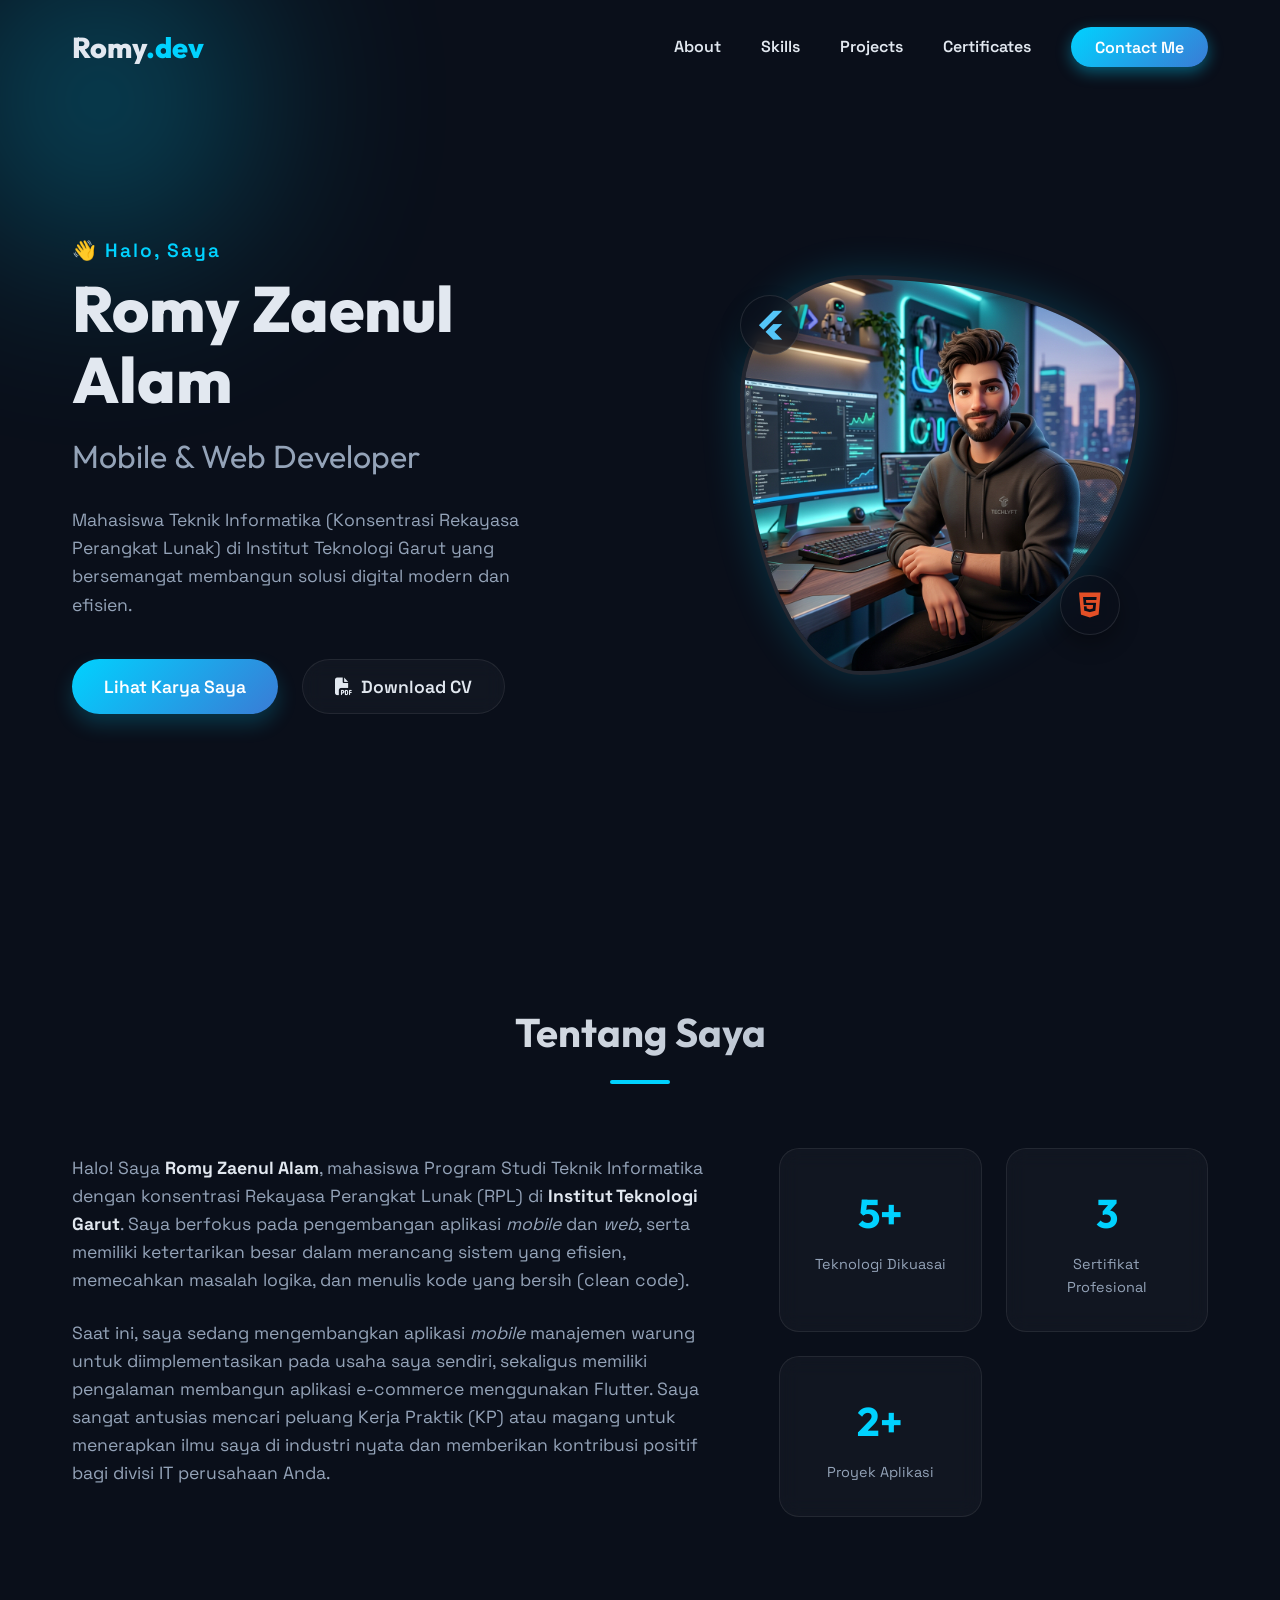
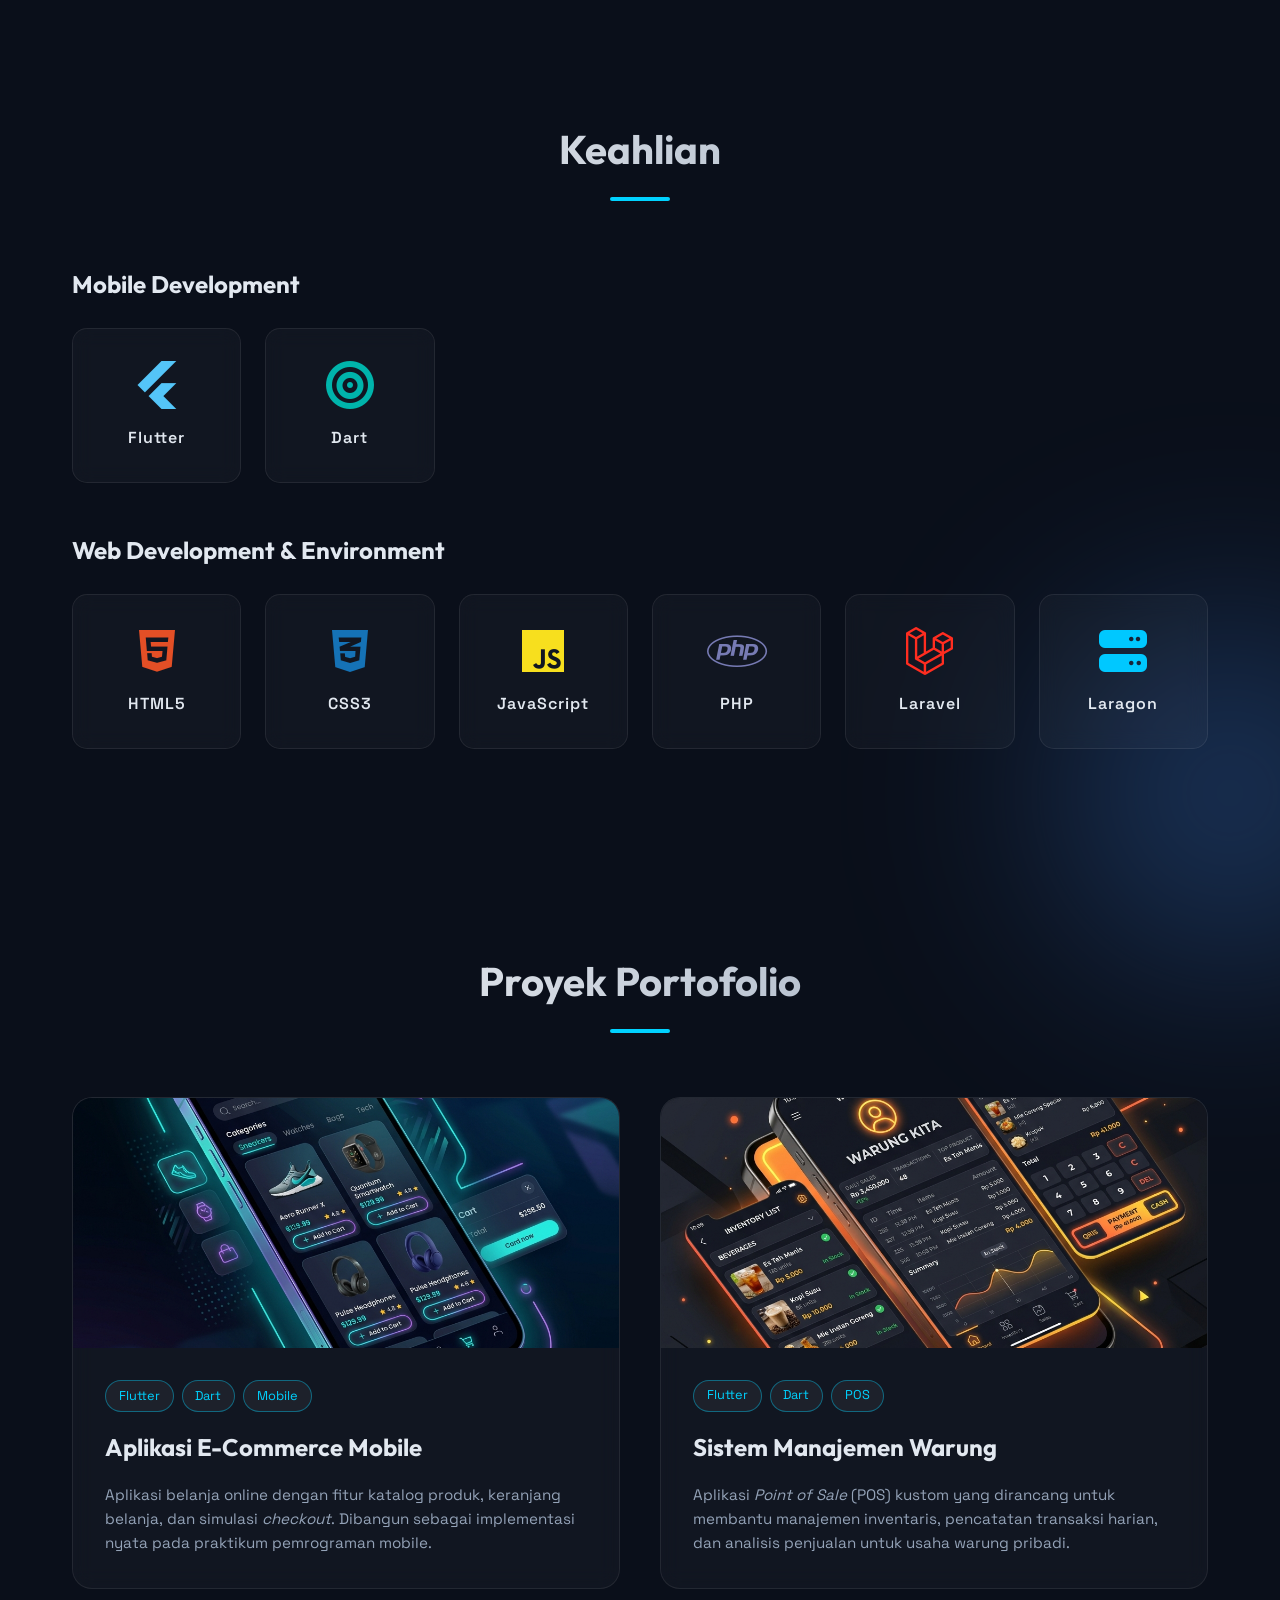
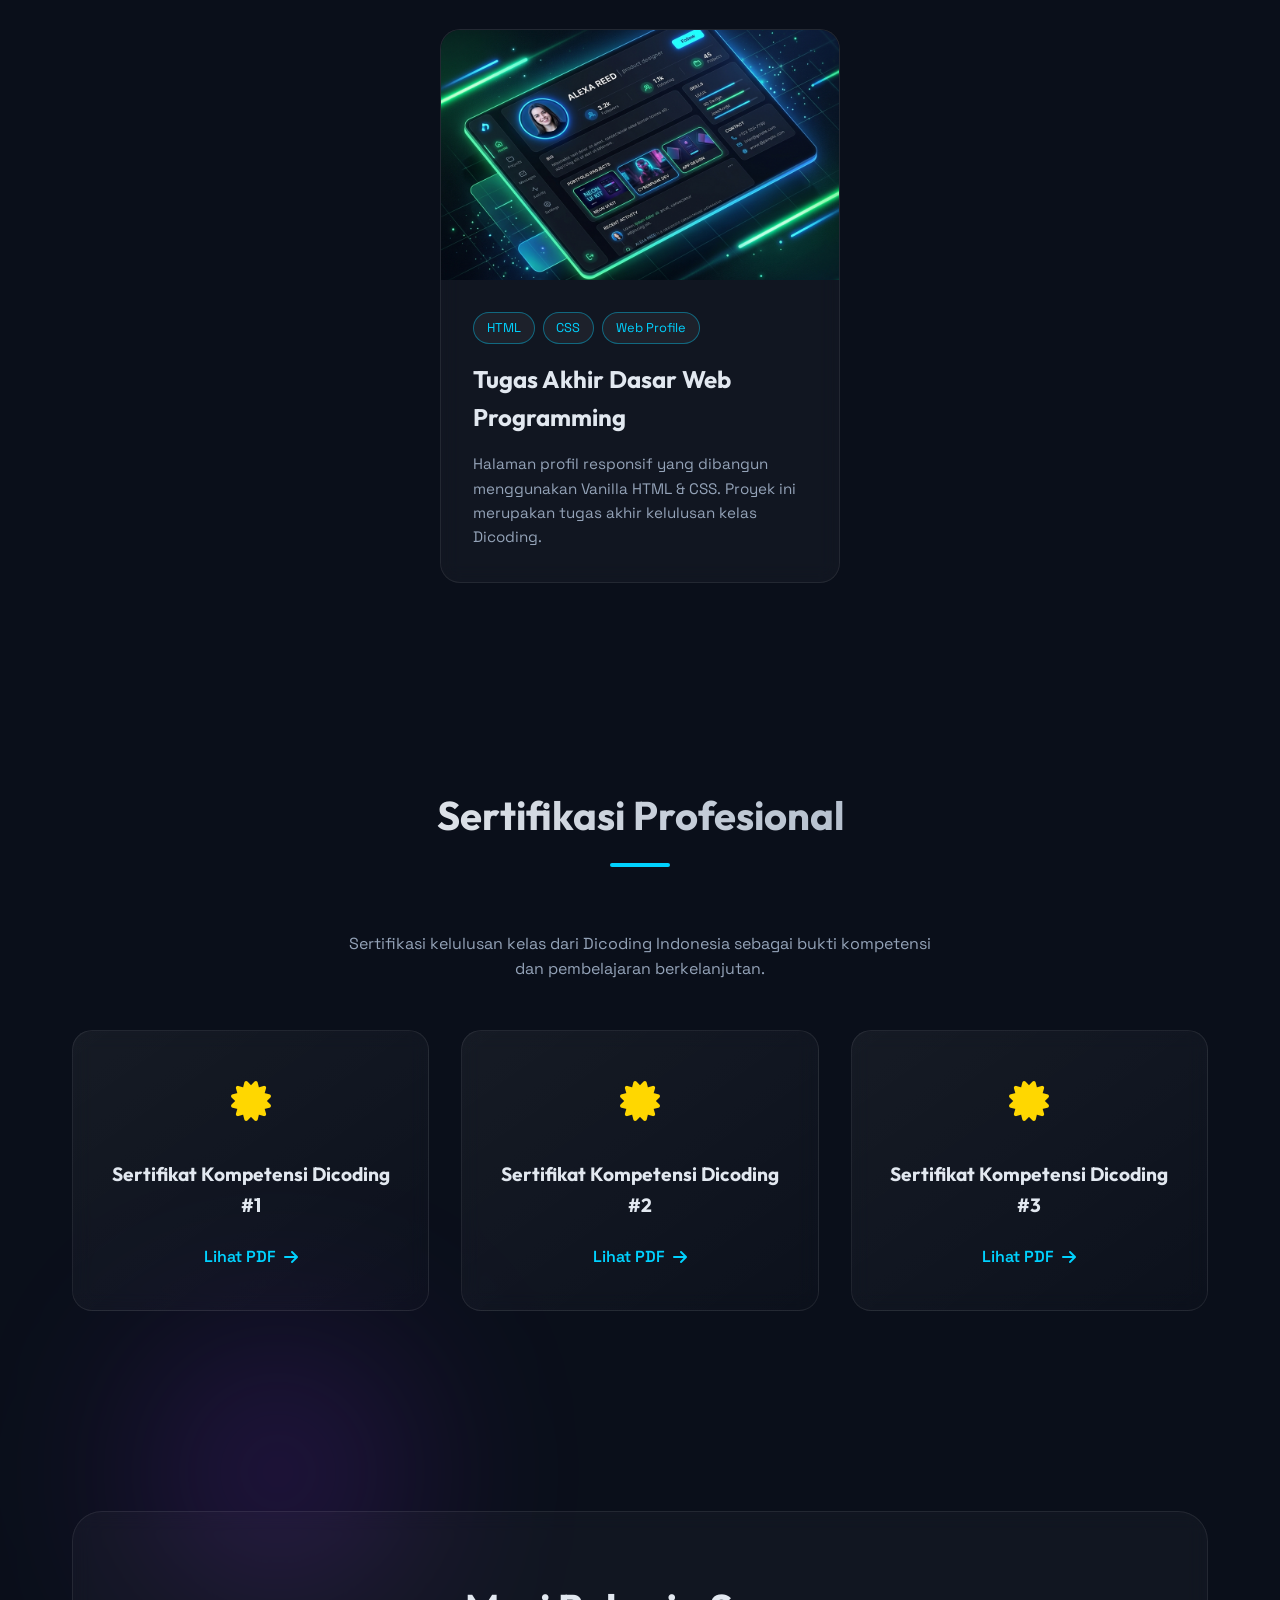
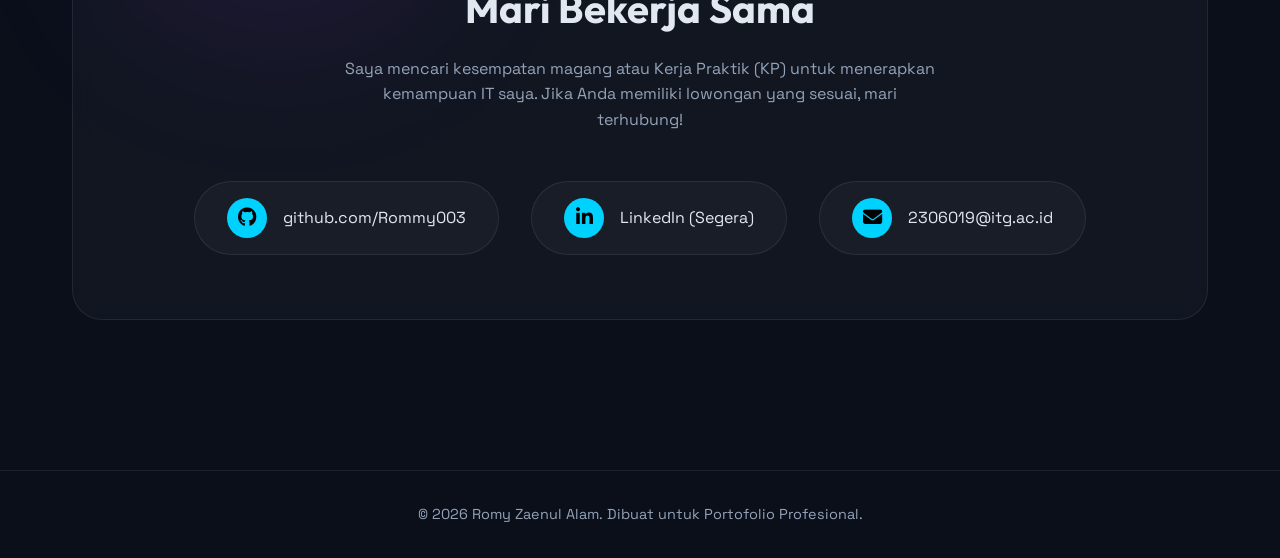
==== index.html @ 8d4b805b "Initial portfolio commit" ====
<!DOCTYPE html>
<html lang="id">
<head>
    <meta charset="UTF-8">
    <meta name="viewport" content="width=device-width, initial-scale=1.0">
    <title>Romy Zaenul Alam | Portfolio</title>
    <meta name="description" content="Portfolio of Romy Zaenul Alam, a Software Engineering student focused on Mobile & Web Development.">
    <!-- Google Fonts -->
    <link rel="preconnect" href="https://fonts.googleapis.com">
    <link rel="preconnect" href="https://fonts.gstatic.com" crossorigin>
    <link href="https://fonts.googleapis.com/css2?family=Outfit:wght@300;400;600;800&family=Space+Grotesk:wght@400;600;700&display=swap" rel="stylesheet">
    <!-- Font Awesome -->
    <link rel="stylesheet" href="https://cdnjs.cloudflare.com/ajax/libs/font-awesome/6.4.0/css/all.min.css">
    <!-- Custom CSS -->
    <link rel="stylesheet" href="style.css">
</head>
<body>
    <!-- Background Elements -->
    <div class="bg-shape shape-1"></div>
    <div class="bg-shape shape-2"></div>
    <div class="bg-shape shape-3"></div>

    <!-- Navigation -->
    <nav class="navbar">
        <div class="nav-container">
            <a href="#" class="logo">Romy<span>.dev</span></a>
            <ul class="nav-links">
                <li><a href="#about">About</a></li>
                <li><a href="#skills">Skills</a></li>
                <li><a href="#projects">Projects</a></li>
                <li><a href="#certificates">Certificates</a></li>
                <li><a href="#contact" class="btn-contact">Contact Me</a></li>
            </ul>
            <div class="hamburger">
                <i class="fas fa-bars"></i>
            </div>
        </div>
    </nav>

    <!-- Hero Section -->
    <section id="hero" class="hero-section">
        <div class="hero-container">
            <div class="hero-content" data-reveal="left">
                <p class="greeting">👋 Halo, Saya</p>
                <h1 class="name">Romy Zaenul Alam</h1>
                <h2 class="title">Mobile & Web Developer</h2>
                <p class="subtitle">Mahasiswa Teknik Informatika (Konsentrasi Rekayasa Perangkat Lunak) di Institut Teknologi Garut yang bersemangat membangun solusi digital modern dan efisien.</p>
                <div class="hero-cta">
                    <a href="#projects" class="btn primary-btn">Lihat Karya Saya</a>
                    <a href="CV_Romy_Zaenul_Alam.pdf" target="_blank" class="btn secondary-btn"><i class="fas fa-file-pdf"></i> Download CV</a>
                </div>
            </div>
            <div class="hero-image" data-reveal="right">
                <div class="img-wrapper">
                    <img src="assets/images/profile_avatar_1785125736747.png" alt="Romy Zaenul Alam Avatar">
                    <div class="floating-badge badge-1"><i class="fab fa-flutter"></i></div>
                    <div class="floating-badge badge-2"><i class="fab fa-html5"></i></div>
                </div>
            </div>
        </div>
    </section>

    <!-- About Section -->
    <section id="about" class="about-section">
        <div class="section-header" data-reveal="bottom">
            <h2>Tentang Saya</h2>
            <div class="line"></div>
        </div>
        <div class="about-container">
            <div class="about-text" data-reveal="bottom">
                <p>Halo! Saya <strong>Romy Zaenul Alam</strong>, mahasiswa Program Studi Teknik Informatika dengan konsentrasi Rekayasa Perangkat Lunak (RPL) di <strong>Institut Teknologi Garut</strong>. Saya berfokus pada pengembangan aplikasi <em>mobile</em> dan <em>web</em>, serta memiliki ketertarikan besar dalam merancang sistem yang efisien, memecahkan masalah logika, dan menulis kode yang bersih (clean code).</p>
                <p>Saat ini, saya sedang mengembangkan aplikasi <em>mobile</em> manajemen warung untuk diimplementasikan pada usaha saya sendiri, sekaligus memiliki pengalaman membangun aplikasi e-commerce menggunakan Flutter. Saya sangat antusias mencari peluang Kerja Praktik (KP) atau magang untuk menerapkan ilmu saya di industri nyata dan memberikan kontribusi positif bagi divisi IT perusahaan Anda.</p>
            </div>
            <div class="about-stats" data-reveal="bottom">
                <div class="stat-box">
                    <h3>5+</h3>
                    <p>Teknologi Dikuasai</p>
                </div>
                <div class="stat-box">
                    <h3>3</h3>
                    <p>Sertifikat Profesional</p>
                </div>
                <div class="stat-box">
                    <h3>2+</h3>
                    <p>Proyek Aplikasi</p>
                </div>
            </div>
        </div>
    </section>

    <!-- Skills Section -->
    <section id="skills" class="skills-section">
        <div class="section-header" data-reveal="bottom">
            <h2>Keahlian</h2>
            <div class="line"></div>
        </div>
        <div class="skills-container">
            <div class="skill-category" data-reveal="bottom">
                <h3>Mobile Development</h3>
                <div class="skill-grid">
                    <div class="skill-card">
                        <i class="fab fa-flutter" style="color: #54C5F8;"></i>
                        <span>Flutter</span>
                    </div>
                    <div class="skill-card">
                        <i class="fas fa-bullseye" style="color: #00B4AB;"></i> <!-- Using target for Dart -->
                        <span>Dart</span>
                    </div>
                </div>
            </div>
            <div class="skill-category" data-reveal="bottom" style="transition-delay: 0.2s;">
                <h3>Web Development & Environment</h3>
                <div class="skill-grid">
                    <div class="skill-card">
                        <i class="fab fa-html5" style="color: #E34F26;"></i>
                        <span>HTML5</span>
                    </div>
                    <div class="skill-card">
                        <i class="fab fa-css3-alt" style="color: #1572B6;"></i>
                        <span>CSS3</span>
                    </div>
                    <div class="skill-card">
                        <i class="fab fa-js" style="color: #F7DF1E;"></i>
                        <span>JavaScript</span>
                    </div>
                    <div class="skill-card">
                        <i class="fab fa-php" style="color: #777BB4;"></i>
                        <span>PHP</span>
                    </div>
                    <div class="skill-card">
                        <i class="fab fa-laravel" style="color: #FF2D20;"></i>
                        <span>Laravel</span>
                    </div>
                    <div class="skill-card">
                        <i class="fas fa-server" style="color: #00C8FF;"></i>
                        <span>Laragon</span>
                    </div>
                </div>
            </div>
        </div>
    </section>

    <!-- Projects Section -->
    <section id="projects" class="projects-section">
        <div class="section-header" data-reveal="bottom">
            <h2>Proyek Portofolio</h2>
            <div class="line"></div>
        </div>
        <div class="projects-grid">
            <!-- Project 1 -->
            <div class="project-card" data-reveal="bottom">
                <div class="project-image">
                    <img src="assets/images/ecommerce_app_1785125765086.png" alt="Aplikasi E-Commerce">
                    <div class="project-overlay">
                        <a href="https://github.com/Rommy003/uas_2306019" target="_blank" class="project-link"><i class="fab fa-github"></i> Source Code</a>
                    </div>
                </div>
                <div class="project-info">
                    <div class="project-tags">
                        <span class="tag">Flutter</span>
                        <span class="tag">Dart</span>
                        <span class="tag">Mobile</span>
                    </div>
                    <h3>Aplikasi E-Commerce Mobile</h3>
                    <p>Aplikasi belanja online dengan fitur katalog produk, keranjang belanja, dan simulasi <em>checkout</em>. Dibangun sebagai implementasi nyata pada praktikum pemrograman mobile.</p>
                </div>
            </div>

            <!-- Project 2 -->
            <div class="project-card" data-reveal="bottom" style="transition-delay: 0.2s;">
                <div class="project-image">
                    <img src="assets/images/warung_app_1785125787563.png" alt="Aplikasi Warung">
                    <div class="project-overlay">
                        <span class="project-status">Sedang Berjalan</span>
                    </div>
                </div>
                <div class="project-info">
                    <div class="project-tags">
                        <span class="tag">Flutter</span>
                        <span class="tag">Dart</span>
                        <span class="tag">POS</span>
                    </div>
                    <h3>Sistem Manajemen Warung</h3>
                    <p>Aplikasi <em>Point of Sale</em> (POS) kustom yang dirancang untuk membantu manajemen inventaris, pencatatan transaksi harian, dan analisis penjualan untuk usaha warung pribadi.</p>
                </div>
            </div>
        </div>
        <div class="projects-grid" style="margin-top: 2.5rem;">
            <!-- Project 3 -->
            <div class="project-card" data-reveal="bottom" style="transition-delay: 0.4s; max-width: 400px; margin: 0 auto; grid-column: 1 / -1;">
                <div class="project-image">
                    <img src="assets/images/web_project_mockup.png" alt="Proyek Web Dasar">
                    <div class="project-overlay">
                        <a href="../tugas-akhir-dicoding/index.html" target="_blank" class="project-link"><i class="fas fa-external-link-alt"></i> Lihat Web</a>
                    </div>
                </div>
                <div class="project-info">
                    <div class="project-tags">
                        <span class="tag">HTML</span>
                        <span class="tag">CSS</span>
                        <span class="tag">Web Profile</span>
                    </div>
                    <h3>Tugas Akhir Dasar Web Programming</h3>
                    <p>Halaman profil responsif yang dibangun menggunakan Vanilla HTML & CSS. Proyek ini merupakan tugas akhir kelulusan kelas Dicoding.</p>
                </div>
            </div>
        </div>
    </section>

    <!-- Certificates Section -->
    <section id="certificates" class="certificates-section">
        <div class="section-header" data-reveal="bottom">
            <h2>Sertifikasi Profesional</h2>
            <div class="line"></div>
        </div>
        <p class="cert-desc" data-reveal="bottom">Sertifikasi kelulusan kelas dari Dicoding Indonesia sebagai bukti kompetensi dan pembelajaran berkelanjutan.</p>
        <div class="cert-grid">
            <div class="cert-card" data-reveal="bottom">
                <div class="cert-icon"><i class="fas fa-certificate"></i></div>
                <h3>Sertifikat Kompetensi Dicoding #1</h3>
                <a href="../sertifikat_course_123_5127269_040226213321.pdf" target="_blank" class="view-cert">Lihat PDF <i class="fas fa-arrow-right"></i></a>
            </div>
            <div class="cert-card" data-reveal="bottom" style="transition-delay: 0.1s;">
                <div class="cert-icon"><i class="fas fa-certificate"></i></div>
                <h3>Sertifikat Kompetensi Dicoding #2</h3>
                <a href="../sertifikat_course_256_5127269_120226213925.pdf" target="_blank" class="view-cert">Lihat PDF <i class="fas fa-arrow-right"></i></a>
            </div>
            <div class="cert-card" data-reveal="bottom" style="transition-delay: 0.2s;">
                <div class="cert-icon"><i class="fas fa-certificate"></i></div>
                <h3>Sertifikat Kompetensi Dicoding #3</h3>
                <a href="../sertifikat_course_653_5127269_241125195050.pdf" target="_blank" class="view-cert">Lihat PDF <i class="fas fa-arrow-right"></i></a>
            </div>
        </div>
    </section>

    <!-- Contact Section -->
    <section id="contact" class="contact-section">
        <div class="contact-container" data-reveal="bottom">
            <h2>Mari Bekerja Sama</h2>
            <p>Saya mencari kesempatan magang atau Kerja Praktik (KP) untuk menerapkan kemampuan IT saya. Jika Anda memiliki lowongan yang sesuai, mari terhubung!</p>
            
            <div class="contact-links">
                <a href="https://github.com/Rommy003" target="_blank" class="contact-item">
                    <div class="icon-box"><i class="fab fa-github"></i></div>
                    <span>github.com/Rommy003</span>
                </a>
                <a href="#" class="contact-item">
                    <div class="icon-box"><i class="fab fa-linkedin-in"></i></div>
                    <span>LinkedIn (Segera)</span>
                </a>
                <a href="mailto:2306019@itg.ac.id" class="contact-item">
                    <div class="icon-box"><i class="fas fa-envelope"></i></div>
                    <span>2306019@itg.ac.id</span>
                </a>
            </div>
        </div>
    </section>

    <!-- Footer -->
    <footer>
        <p>&copy; 2026 Romy Zaenul Alam. Dibuat untuk Portofolio Profesional.</p>
    </footer>

    <!-- Script -->
    <script src="script.js"></script>
</body>
</html>
---- style.css ----
/* Base Variables */
:root {
    --bg-color: #0A0F1A;
    --text-main: #E2E8F0;
    --text-muted: #94A3B8;
    --primary: #00D2FF;
    --primary-glow: rgba(0, 210, 255, 0.4);
    --secondary: #3A7BD5;
    --accent: #54C5F8; /* Flutter Blue */
    --card-bg: rgba(255, 255, 255, 0.03);
    --card-border: rgba(255, 255, 255, 0.08);
    --glass-bg: rgba(10, 15, 26, 0.7);
    --glass-border: rgba(255, 255, 255, 0.1);
}

/* Reset & Typography */
* {
    margin: 0;
    padding: 0;
    box-sizing: border-box;
    scroll-behavior: smooth;
}

body {
    font-family: 'Space Grotesk', sans-serif;
    background-color: var(--bg-color);
    color: var(--text-main);
    line-height: 1.6;
    overflow-x: hidden;
    position: relative;
}

h1, h2, h3, h4, .logo, .name {
    font-family: 'Outfit', sans-serif;
}

a {
    text-decoration: none;
    color: inherit;
}

ul {
    list-style: none;
}

/* Background Elements (Blobs) */
.bg-shape {
    position: absolute;
    border-radius: 50%;
    filter: blur(100px);
    z-index: -1;
    opacity: 0.5;
    animation: float 20s infinite alternate;
}

.shape-1 {
    width: 400px;
    height: 400px;
    background: radial-gradient(circle, var(--primary) 0%, transparent 70%);
    top: -100px;
    left: -100px;
}

.shape-2 {
    width: 500px;
    height: 500px;
    background: radial-gradient(circle, var(--secondary) 0%, transparent 70%);
    top: 40%;
    right: -200px;
    animation-delay: -5s;
}

.shape-3 {
    width: 300px;
    height: 300px;
    background: radial-gradient(circle, #8A2BE2 0%, transparent 70%);
    bottom: 10%;
    left: 10%;
    animation-delay: -10s;
}

@keyframes float {
    0% { transform: translate(0, 0) scale(1); }
    100% { transform: translate(50px, 50px) scale(1.1); }
}

/* Navbar (Glassmorphism) */
.navbar {
    position: fixed;
    top: 0;
    width: 100%;
    padding: 1.5rem 0;
    z-index: 1000;
    transition: 0.3s;
}

.navbar.scrolled {
    background: var(--glass-bg);
    backdrop-filter: blur(10px);
    -webkit-backdrop-filter: blur(10px);
    border-bottom: 1px solid var(--glass-border);
    padding: 1rem 0;
}

.nav-container {
    max-width: 1200px;
    margin: 0 auto;
    padding: 0 2rem;
    display: flex;
    justify-content: space-between;
    align-items: center;
}

.logo {
    font-size: 1.8rem;
    font-weight: 800;
    color: var(--text-main);
}

.logo span {
    color: var(--primary);
}

.nav-links {
    display: flex;
    gap: 2.5rem;
    align-items: center;
}

.nav-links a {
    font-weight: 600;
    font-size: 1rem;
    transition: 0.3s;
    position: relative;
}

.nav-links a:not(.btn-contact)::after {
    content: '';
    position: absolute;
    width: 0;
    height: 2px;
    bottom: -5px;
    left: 0;
    background: var(--primary);
    transition: 0.3s;
}

.nav-links a:hover:not(.btn-contact)::after {
    width: 100%;
}

.nav-links a:hover {
    color: var(--primary);
}

.btn-contact {
    background: linear-gradient(135deg, var(--primary), var(--secondary));
    padding: 0.6rem 1.5rem;
    border-radius: 50px;
    color: #fff !important;
    font-weight: 600;
    transition: 0.3s;
    box-shadow: 0 5px 15px var(--primary-glow);
}

.btn-contact:hover {
    transform: translateY(-2px);
    box-shadow: 0 8px 20px var(--primary-glow);
}

.hamburger {
    display: none;
    font-size: 1.5rem;
    cursor: pointer;
}

/* Sections Common */
section {
    padding: 100px 2rem;
    max-width: 1200px;
    margin: 0 auto;
}

.section-header {
    text-align: center;
    margin-bottom: 4rem;
}

.section-header h2 {
    font-size: 2.5rem;
    margin-bottom: 1rem;
    background: linear-gradient(to right, #fff, var(--text-muted));
    -webkit-background-clip: text;
    -webkit-text-fill-color: transparent;
}

.line {
    width: 60px;
    height: 4px;
    background: var(--primary);
    margin: 0 auto;
    border-radius: 2px;
}

/* Hero Section */
.hero-section {
    min-height: 100vh;
    display: flex;
    align-items: center;
    padding-top: 150px;
}

.hero-container {
    display: flex;
    align-items: center;
    justify-content: space-between;
    gap: 4rem;
    width: 100%;
}

.hero-content {
    flex: 1;
}

.greeting {
    font-size: 1.2rem;
    color: var(--primary);
    font-weight: 600;
    margin-bottom: 0.5rem;
    letter-spacing: 2px;
}

.name {
    font-size: 4rem;
    line-height: 1.1;
    margin-bottom: 1rem;
    font-weight: 800;
}

.title {
    font-size: 2rem;
    color: var(--text-muted);
    margin-bottom: 1.5rem;
    font-weight: 400;
}

.subtitle {
    font-size: 1.1rem;
    color: var(--text-muted);
    margin-bottom: 2.5rem;
    max-width: 500px;
}

.hero-cta {
    display: flex;
    gap: 1.5rem;
}

.btn {
    padding: 0.8rem 2rem;
    border-radius: 50px;
    font-weight: 600;
    font-size: 1.1rem;
    transition: all 0.3s ease;
    display: inline-flex;
    align-items: center;
    gap: 0.5rem;
}

.primary-btn {
    background: linear-gradient(135deg, var(--primary), var(--secondary));
    color: #fff;
    box-shadow: 0 10px 20px rgba(0, 210, 255, 0.2);
}

.primary-btn:hover {
    transform: translateY(-3px);
    box-shadow: 0 15px 25px rgba(0, 210, 255, 0.4);
}

.secondary-btn {
    background: var(--card-bg);
    border: 1px solid var(--card-border);
    color: var(--text-main);
    backdrop-filter: blur(10px);
}

.secondary-btn:hover {
    background: rgba(255,255,255,0.1);
    transform: translateY(-3px);
}

.hero-image {
    flex: 1;
    position: relative;
    display: flex;
    justify-content: center;
}

.img-wrapper {
    position: relative;
    width: 400px;
    height: 400px;
}

.img-wrapper img {
    width: 100%;
    height: 100%;
    object-fit: cover;
    border-radius: 30% 70% 70% 30% / 30% 30% 70% 70%;
    border: 4px solid var(--glass-border);
    box-shadow: 0 0 40px rgba(0, 210, 255, 0.2);
    animation: morph 8s ease-in-out infinite;
}

@keyframes morph {
    0% { border-radius: 30% 70% 70% 30% / 30% 30% 70% 70%; }
    50% { border-radius: 70% 30% 30% 70% / 70% 70% 30% 30%; }
    100% { border-radius: 30% 70% 70% 30% / 30% 30% 70% 70%; }
}

.floating-badge {
    position: absolute;
    width: 60px;
    height: 60px;
    background: var(--glass-bg);
    border: 1px solid var(--glass-border);
    border-radius: 50%;
    display: flex;
    justify-content: center;
    align-items: center;
    font-size: 1.8rem;
    backdrop-filter: blur(10px);
    box-shadow: 0 10px 20px rgba(0,0,0,0.3);
    animation: float-badge 4s ease-in-out infinite alternate;
}

.badge-1 {
    top: 20px;
    left: 0;
    color: #54C5F8; /* Flutter */
}

.badge-2 {
    bottom: 40px;
    right: 20px;
    color: #E34F26; /* HTML */
    animation-delay: -2s;
}

@keyframes float-badge {
    0% { transform: translateY(0); }
    100% { transform: translateY(-20px); }
}

/* About Section */
.about-container {
    display: flex;
    gap: 4rem;
    align-items: center;
}

.about-text {
    flex: 1.5;
}

.about-text p {
    font-size: 1.1rem;
    color: var(--text-muted);
    margin-bottom: 1.5rem;
}

.about-text strong {
    color: var(--text-main);
}

.about-stats {
    flex: 1;
    display: grid;
    grid-template-columns: 1fr 1fr;
    gap: 1.5rem;
}

.stat-box {
    background: var(--card-bg);
    border: 1px solid var(--card-border);
    border-radius: 20px;
    padding: 2rem;
    text-align: center;
    backdrop-filter: blur(10px);
    transition: 0.3s;
}

.stat-box:hover {
    transform: translateY(-5px);
    border-color: var(--primary);
    box-shadow: 0 10px 30px rgba(0, 210, 255, 0.1);
}

.stat-box h3 {
    font-size: 2.5rem;
    color: var(--primary);
    margin-bottom: 0.5rem;
}

.stat-box p {
    font-size: 0.9rem;
    color: var(--text-muted);
}

/* Skills Section */
.skills-container {
    display: flex;
    flex-direction: column;
    gap: 3rem;
}

.skill-category h3 {
    font-size: 1.5rem;
    margin-bottom: 1.5rem;
    color: var(--text-main);
}

.skill-grid {
    display: grid;
    grid-template-columns: repeat(auto-fill, minmax(150px, 1fr));
    gap: 1.5rem;
}

.skill-card {
    background: var(--card-bg);
    border: 1px solid var(--card-border);
    border-radius: 15px;
    padding: 2rem 1rem;
    text-align: center;
    backdrop-filter: blur(10px);
    transition: 0.3s;
    display: flex;
    flex-direction: column;
    align-items: center;
    gap: 1rem;
}

.skill-card:hover {
    transform: translateY(-5px);
    border-color: var(--primary);
    background: rgba(255,255,255,0.05);
}

.skill-card i {
    font-size: 3rem;
}

.skill-card span {
    font-weight: 600;
    letter-spacing: 1px;
}

/* Projects Section */
.projects-grid {
    display: grid;
    grid-template-columns: repeat(auto-fit, minmax(350px, 1fr));
    gap: 2.5rem;
}

.project-card {
    background: var(--card-bg);
    border: 1px solid var(--card-border);
    border-radius: 20px;
    overflow: hidden;
    backdrop-filter: blur(10px);
    transition: 0.3s;
}

.project-card:hover {
    transform: translateY(-10px);
    border-color: var(--primary);
    box-shadow: 0 15px 30px rgba(0,0,0,0.5);
}

.project-image {
    position: relative;
    height: 250px;
    overflow: hidden;
}

.project-image img {
    width: 100%;
    height: 100%;
    object-fit: cover;
    transition: 0.5s;
}

.project-card:hover .project-image img {
    transform: scale(1.1);
}

.project-overlay {
    position: absolute;
    top: 0;
    left: 0;
    width: 100%;
    height: 100%;
    background: rgba(10, 15, 26, 0.8);
    display: flex;
    justify-content: center;
    align-items: center;
    opacity: 0;
    transition: 0.3s;
}

.project-card:hover .project-overlay {
    opacity: 1;
}

.project-link {
    background: var(--primary);
    color: #000;
    padding: 0.8rem 1.5rem;
    border-radius: 50px;
    font-weight: 600;
    transform: translateY(20px);
    transition: 0.3s;
}

.project-card:hover .project-link {
    transform: translateY(0);
}

.project-status {
    background: #FFB020;
    color: #000;
    padding: 0.5rem 1rem;
    border-radius: 50px;
    font-weight: 600;
    font-size: 0.9rem;
}

.project-info {
    padding: 2rem;
}

.project-tags {
    display: flex;
    gap: 0.5rem;
    margin-bottom: 1rem;
}

.tag {
    font-size: 0.8rem;
    padding: 0.3rem 0.8rem;
    background: rgba(255,255,255,0.05);
    border-radius: 20px;
    color: var(--primary);
    border: 1px solid var(--primary-glow);
}

.project-info h3 {
    font-size: 1.5rem;
    margin-bottom: 1rem;
}

.project-info p {
    color: var(--text-muted);
    font-size: 0.95rem;
}

/* Certificates Section */
.cert-desc {
    text-align: center;
    color: var(--text-muted);
    margin-bottom: 3rem;
    max-width: 600px;
    margin-left: auto;
    margin-right: auto;
}

.cert-grid {
    display: grid;
    grid-template-columns: repeat(auto-fit, minmax(300px, 1fr));
    gap: 2rem;
}

.cert-card {
    background: linear-gradient(145deg, rgba(255,255,255,0.05) 0%, rgba(255,255,255,0.01) 100%);
    border: 1px solid var(--card-border);
    border-radius: 20px;
    padding: 2.5rem 2rem;
    text-align: center;
    backdrop-filter: blur(10px);
    transition: 0.3s;
}

.cert-card:hover {
    transform: translateY(-5px);
    border-color: var(--primary);
}

.cert-icon {
    font-size: 2.5rem;
    color: #FFD700; /* Gold */
    margin-bottom: 1.5rem;
}

.cert-card h3 {
    font-size: 1.2rem;
    margin-bottom: 1.5rem;
}

.view-cert {
    color: var(--primary);
    font-weight: 600;
    display: inline-flex;
    align-items: center;
    gap: 0.5rem;
    transition: 0.3s;
}

.view-cert:hover {
    gap: 0.8rem;
}

/* Contact Section */
.contact-section {
    padding-bottom: 150px;
}

.contact-container {
    background: var(--card-bg);
    border: 1px solid var(--card-border);
    border-radius: 30px;
    padding: 4rem;
    text-align: center;
    backdrop-filter: blur(10px);
}

.contact-container h2 {
    font-size: 2.5rem;
    margin-bottom: 1rem;
}

.contact-container p {
    color: var(--text-muted);
    max-width: 600px;
    margin: 0 auto 3rem;
}

.contact-links {
    display: flex;
    justify-content: center;
    gap: 2rem;
    flex-wrap: wrap;
}

.contact-item {
    display: flex;
    align-items: center;
    gap: 1rem;
    background: rgba(255,255,255,0.03);
    padding: 1rem 2rem;
    border-radius: 50px;
    border: 1px solid var(--card-border);
    transition: 0.3s;
}

.contact-item:hover {
    background: rgba(255,255,255,0.1);
    transform: translateY(-3px);
    border-color: var(--primary);
}

.icon-box {
    width: 40px;
    height: 40px;
    background: var(--primary);
    color: #000;
    border-radius: 50%;
    display: flex;
    justify-content: center;
    align-items: center;
    font-size: 1.2rem;
}

/* Footer */
footer {
    text-align: center;
    padding: 2rem;
    border-top: 1px solid var(--card-border);
    color: var(--text-muted);
    font-size: 0.9rem;
}

/* Scroll Reveal Animations */
[data-reveal] {
    opacity: 0;
    transition: all 1s ease;
}

[data-reveal="left"] { transform: translateX(-50px); }
[data-reveal="right"] { transform: translateX(50px); }
[data-reveal="bottom"] { transform: translateY(50px); }

[data-reveal].revealed {
    opacity: 1;
    transform: translate(0, 0);
}

/* Responsive Design */
@media (max-width: 992px) {
    .hero-container, .about-container {
        flex-direction: column;
        text-align: center;
    }
    
    .hero-cta {
        justify-content: center;
    }
    
    .name {
        font-size: 3rem;
    }
    
    .subtitle {
        margin: 0 auto 2.5rem;
    }
}

@media (max-width: 768px) {
    .nav-links {
        position: fixed;
        top: 0;
        right: -100%;
        width: 70%;
        height: 100vh;
        background: rgba(10, 15, 26, 0.95);
        backdrop-filter: blur(15px);
        flex-direction: column;
        justify-content: center;
        transition: 0.5s;
        border-left: 1px solid var(--card-border);
    }
    
    .nav-links.active {
        right: 0;
    }
    
    .hamburger {
        display: block;
        z-index: 1001;
    }
    
    .contact-container {
        padding: 2rem;
    }
    
    .contact-links {
        flex-direction: column;
    }
}
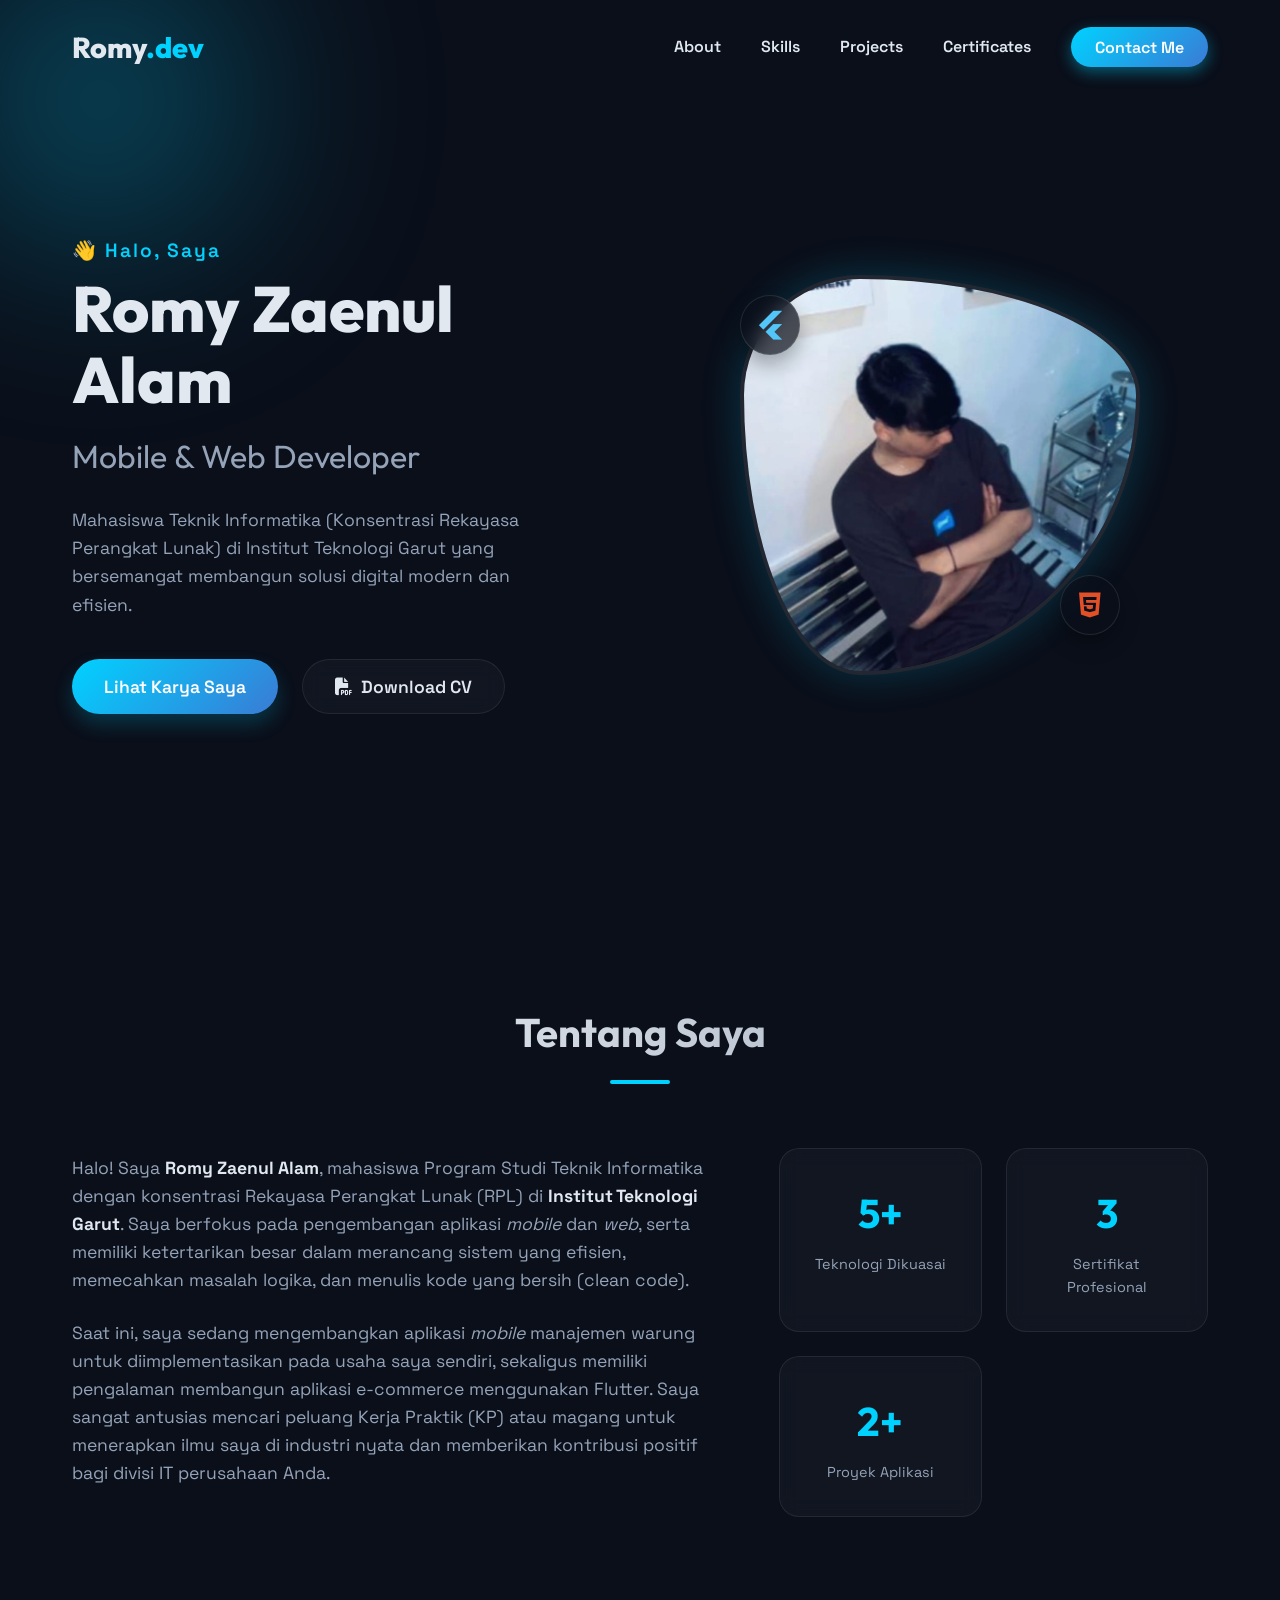
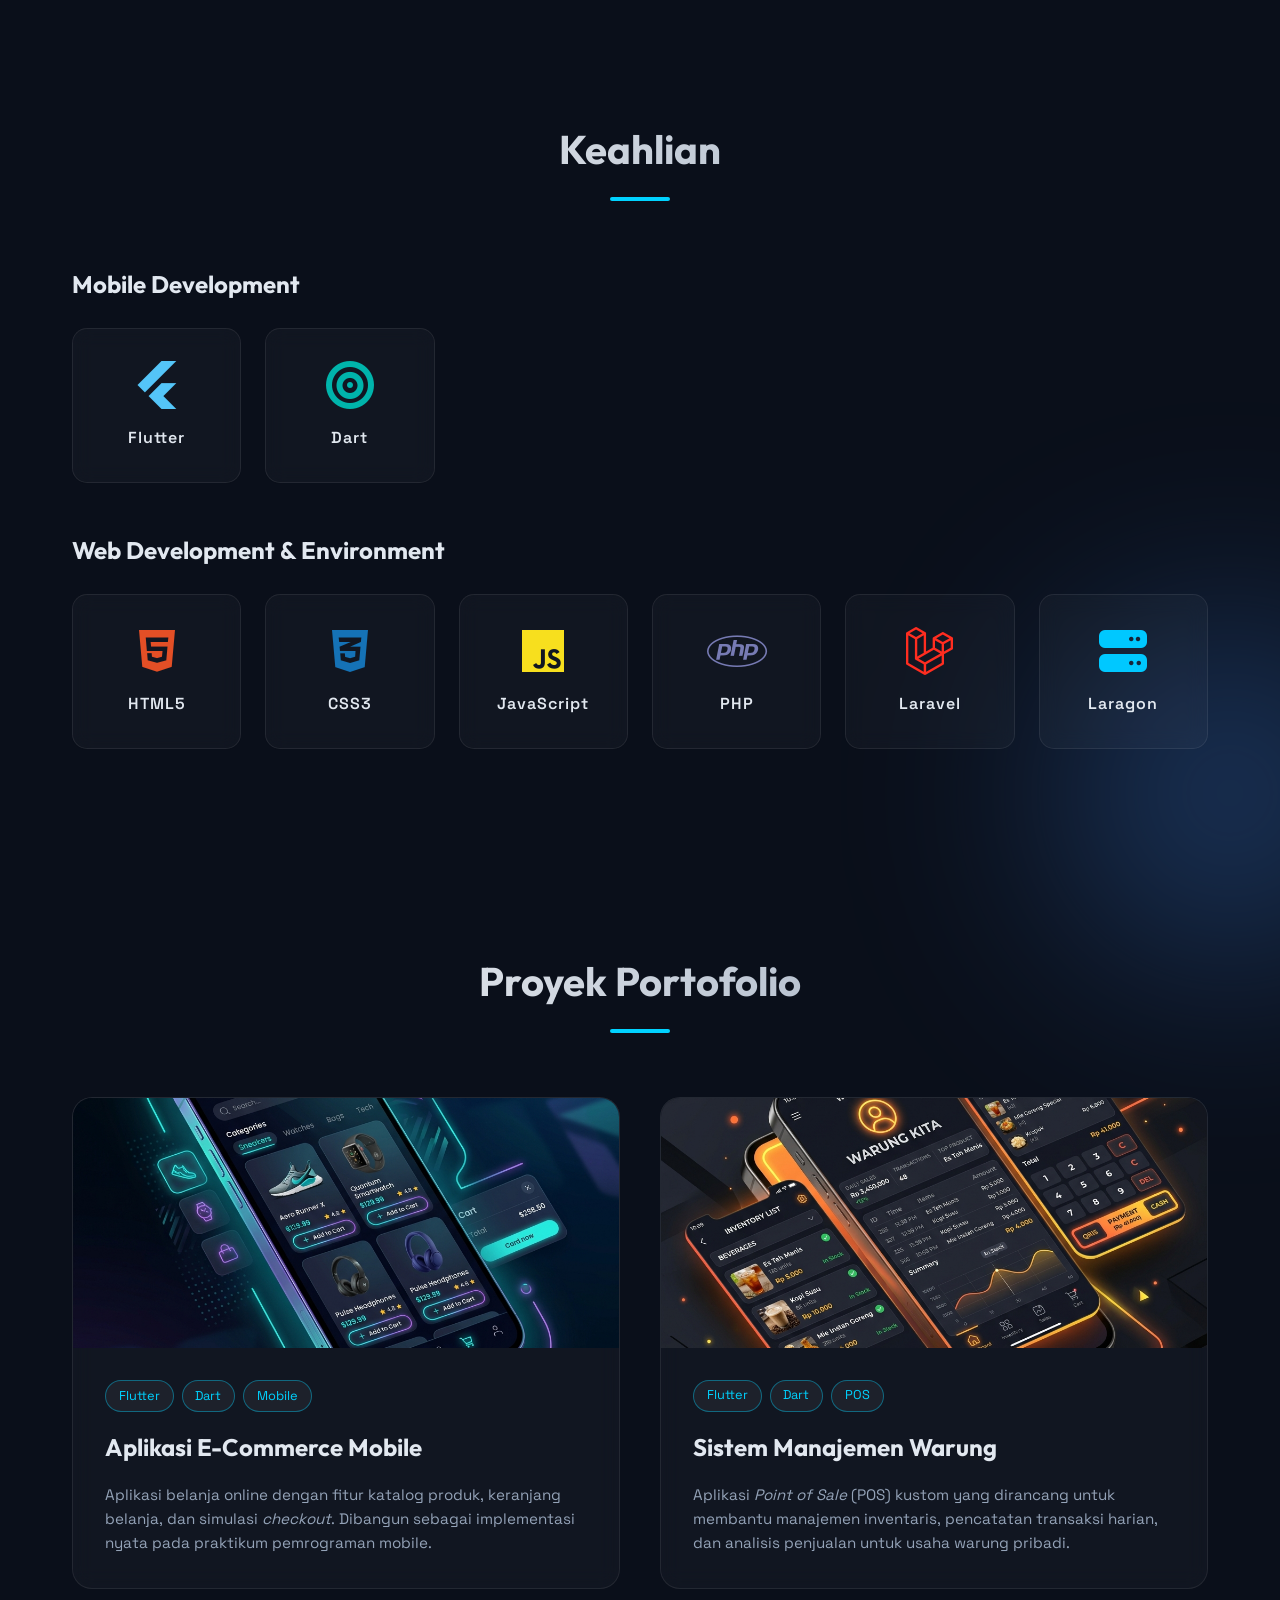
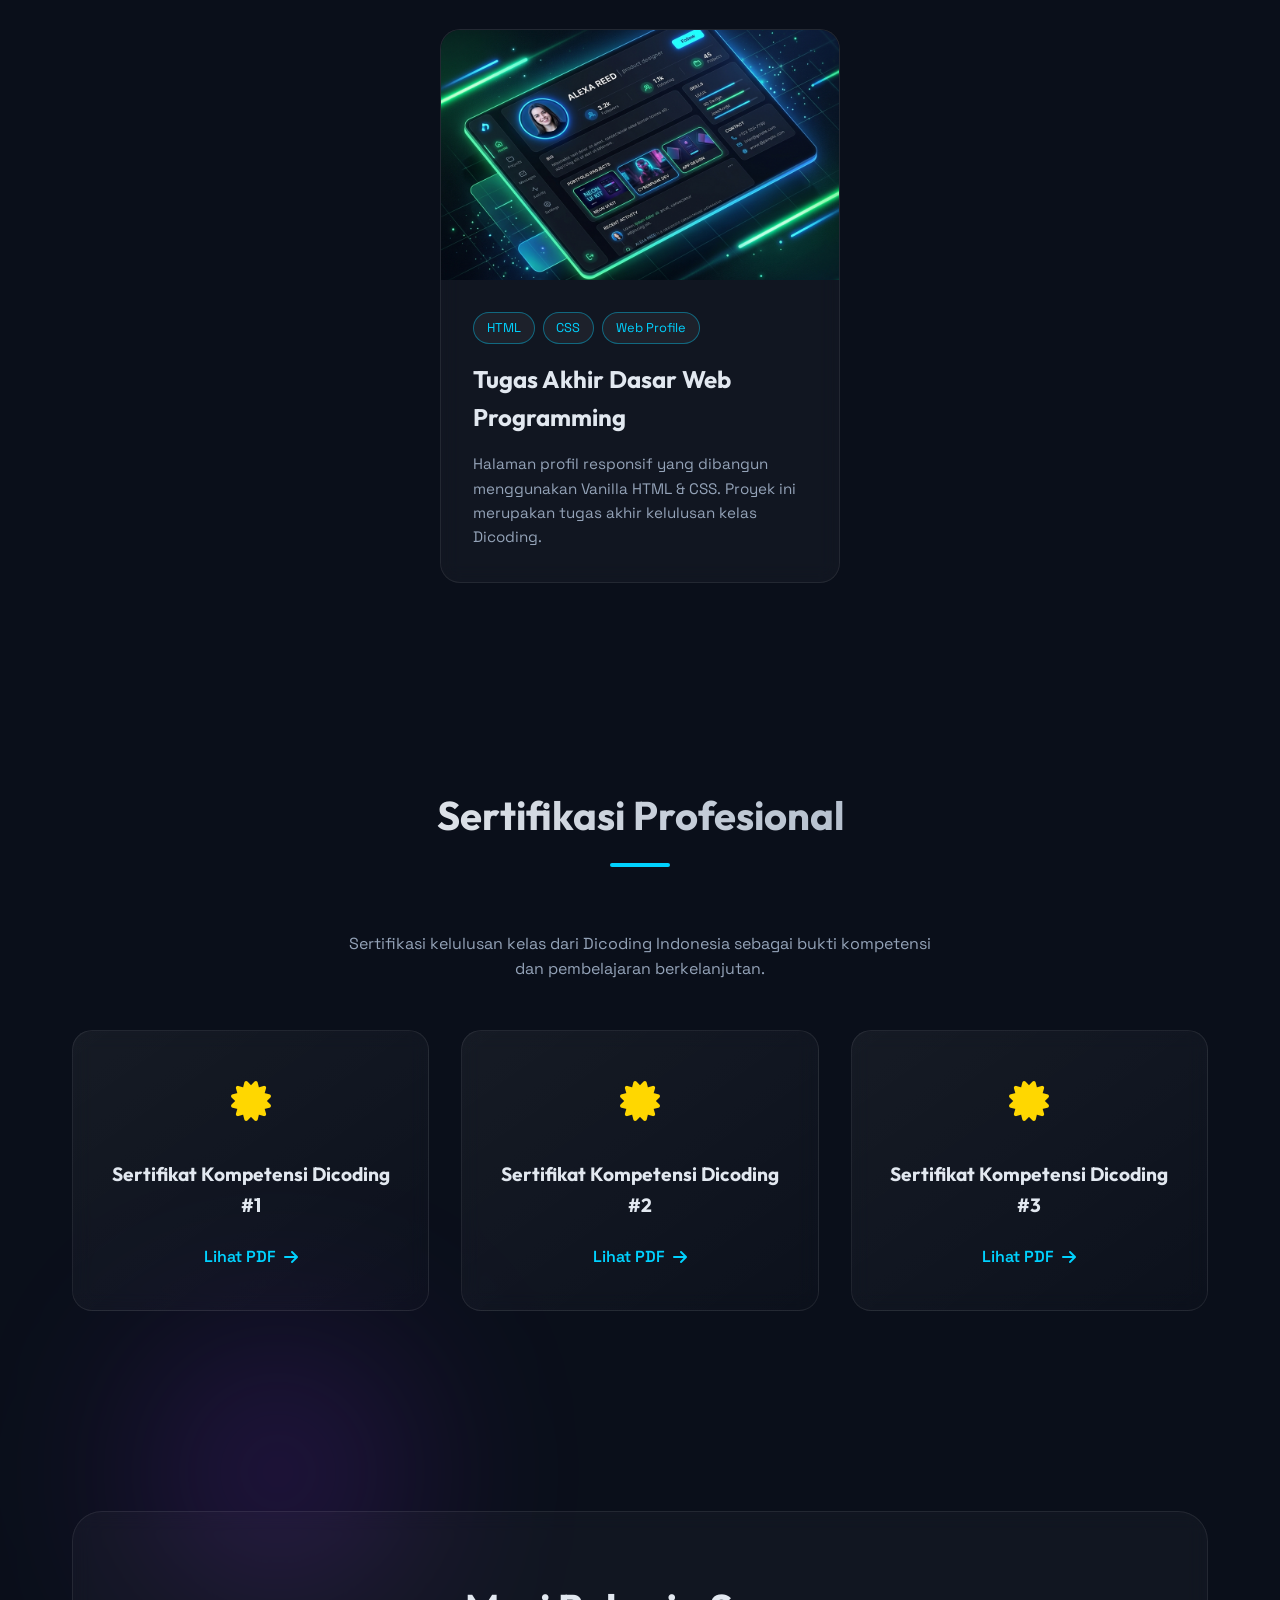
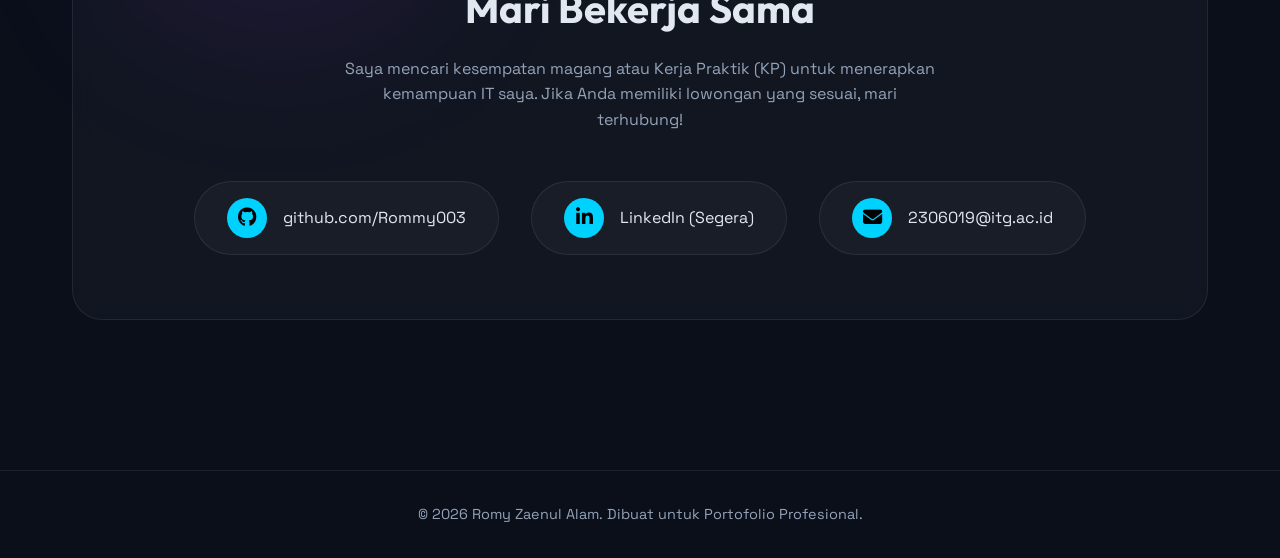
==== commit a224915c: "Update profile picture and new CV PDF" ====
--- a/index.html
+++ b/index.html
@@ -52,7 +52,7 @@
             </div>
             <div class="hero-image" data-reveal="right">
                 <div class="img-wrapper">
-                    <img src="assets/images/profile_avatar_1785125736747.png" alt="Romy Zaenul Alam Avatar">
+                    <img src="assets/images/portofolio.jpeg" alt="Romy Zaenul Alam Avatar">
                     <div class="floating-badge badge-1"><i class="fab fa-flutter"></i></div>
                     <div class="floating-badge badge-2"><i class="fab fa-html5"></i></div>
                 </div>
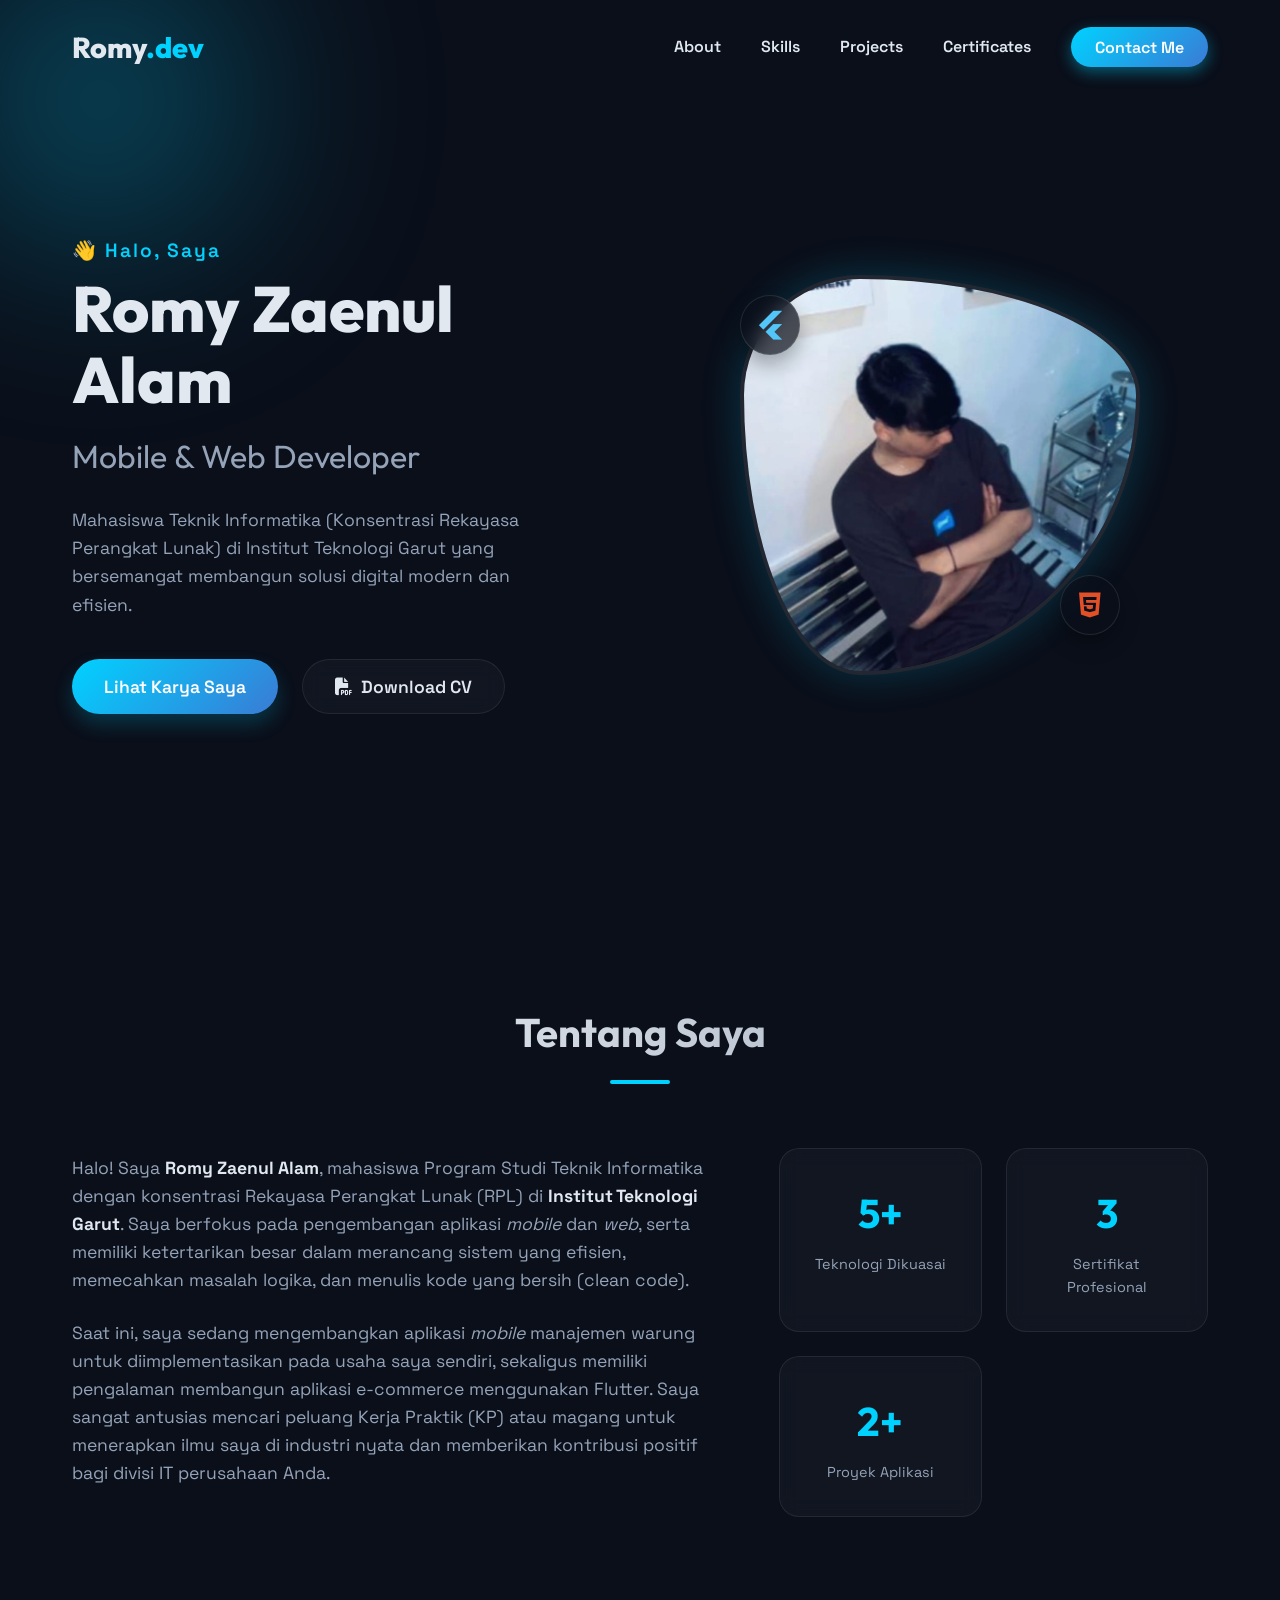
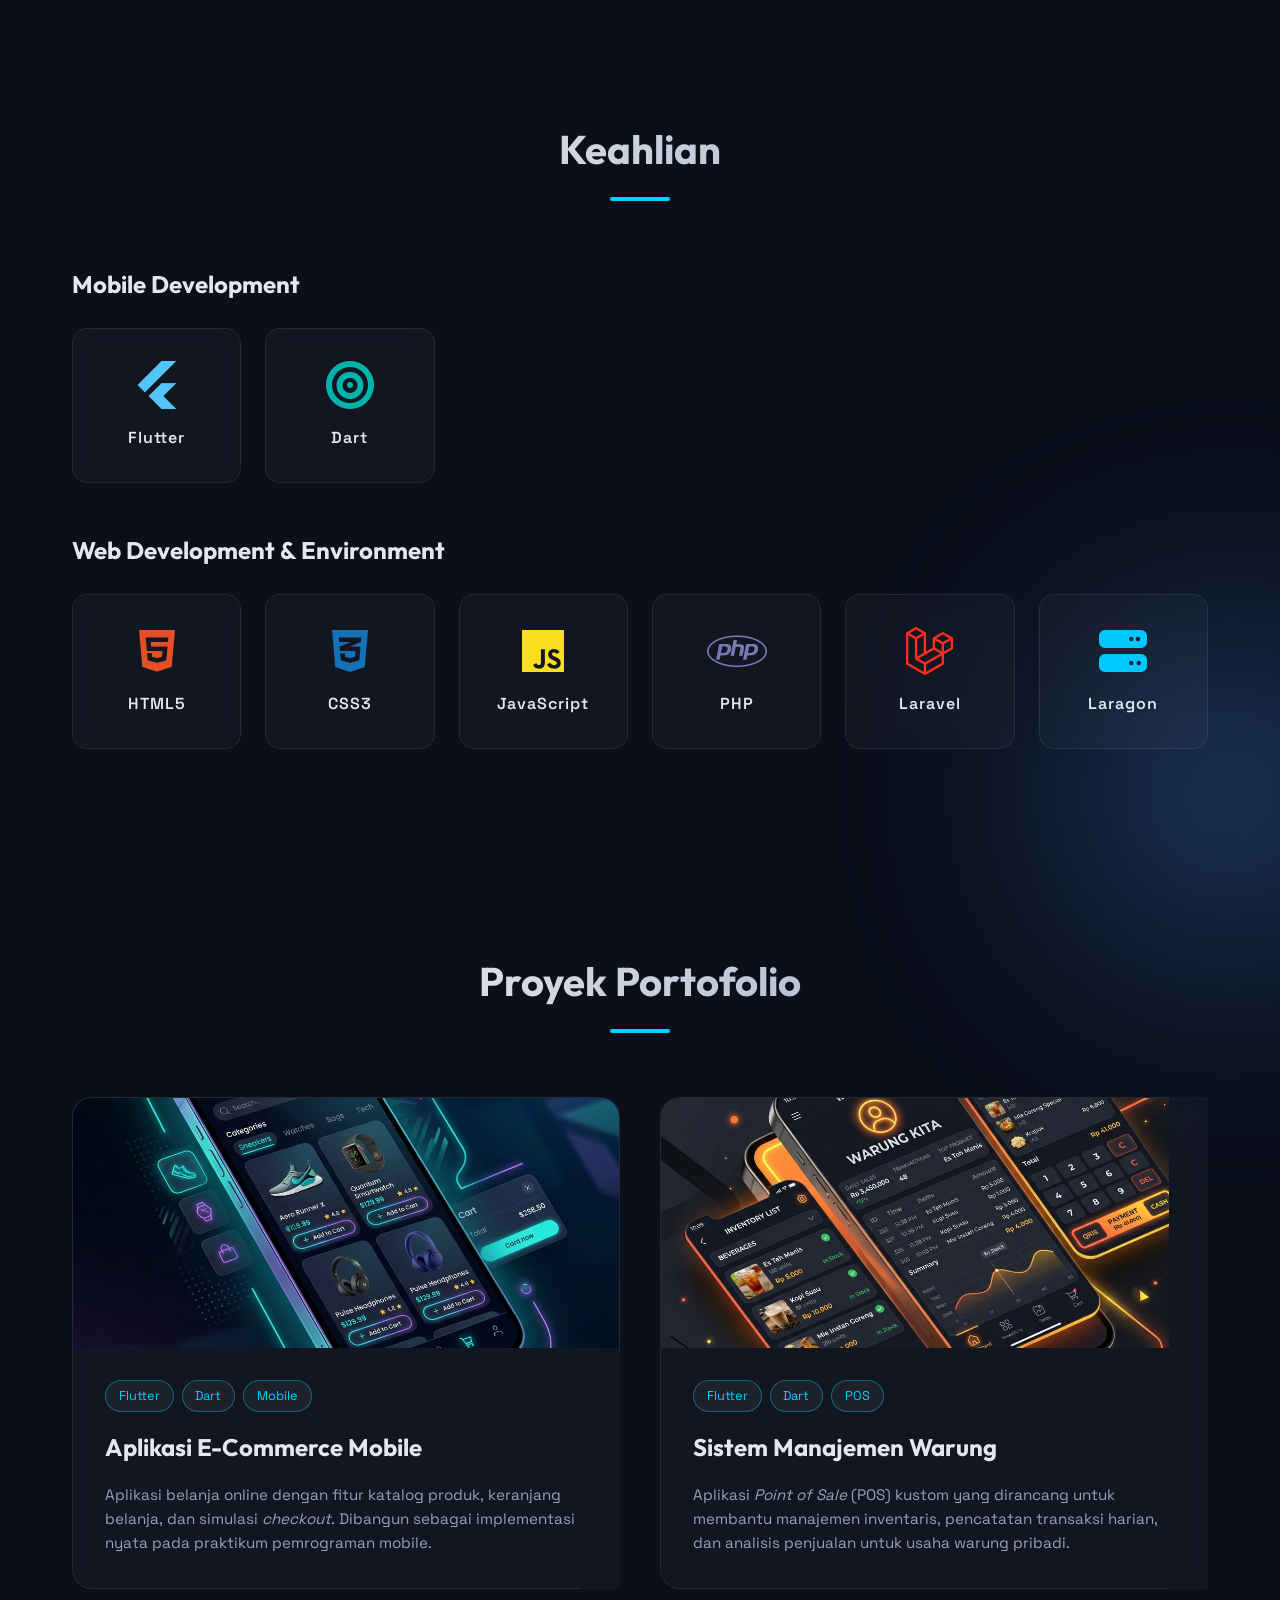
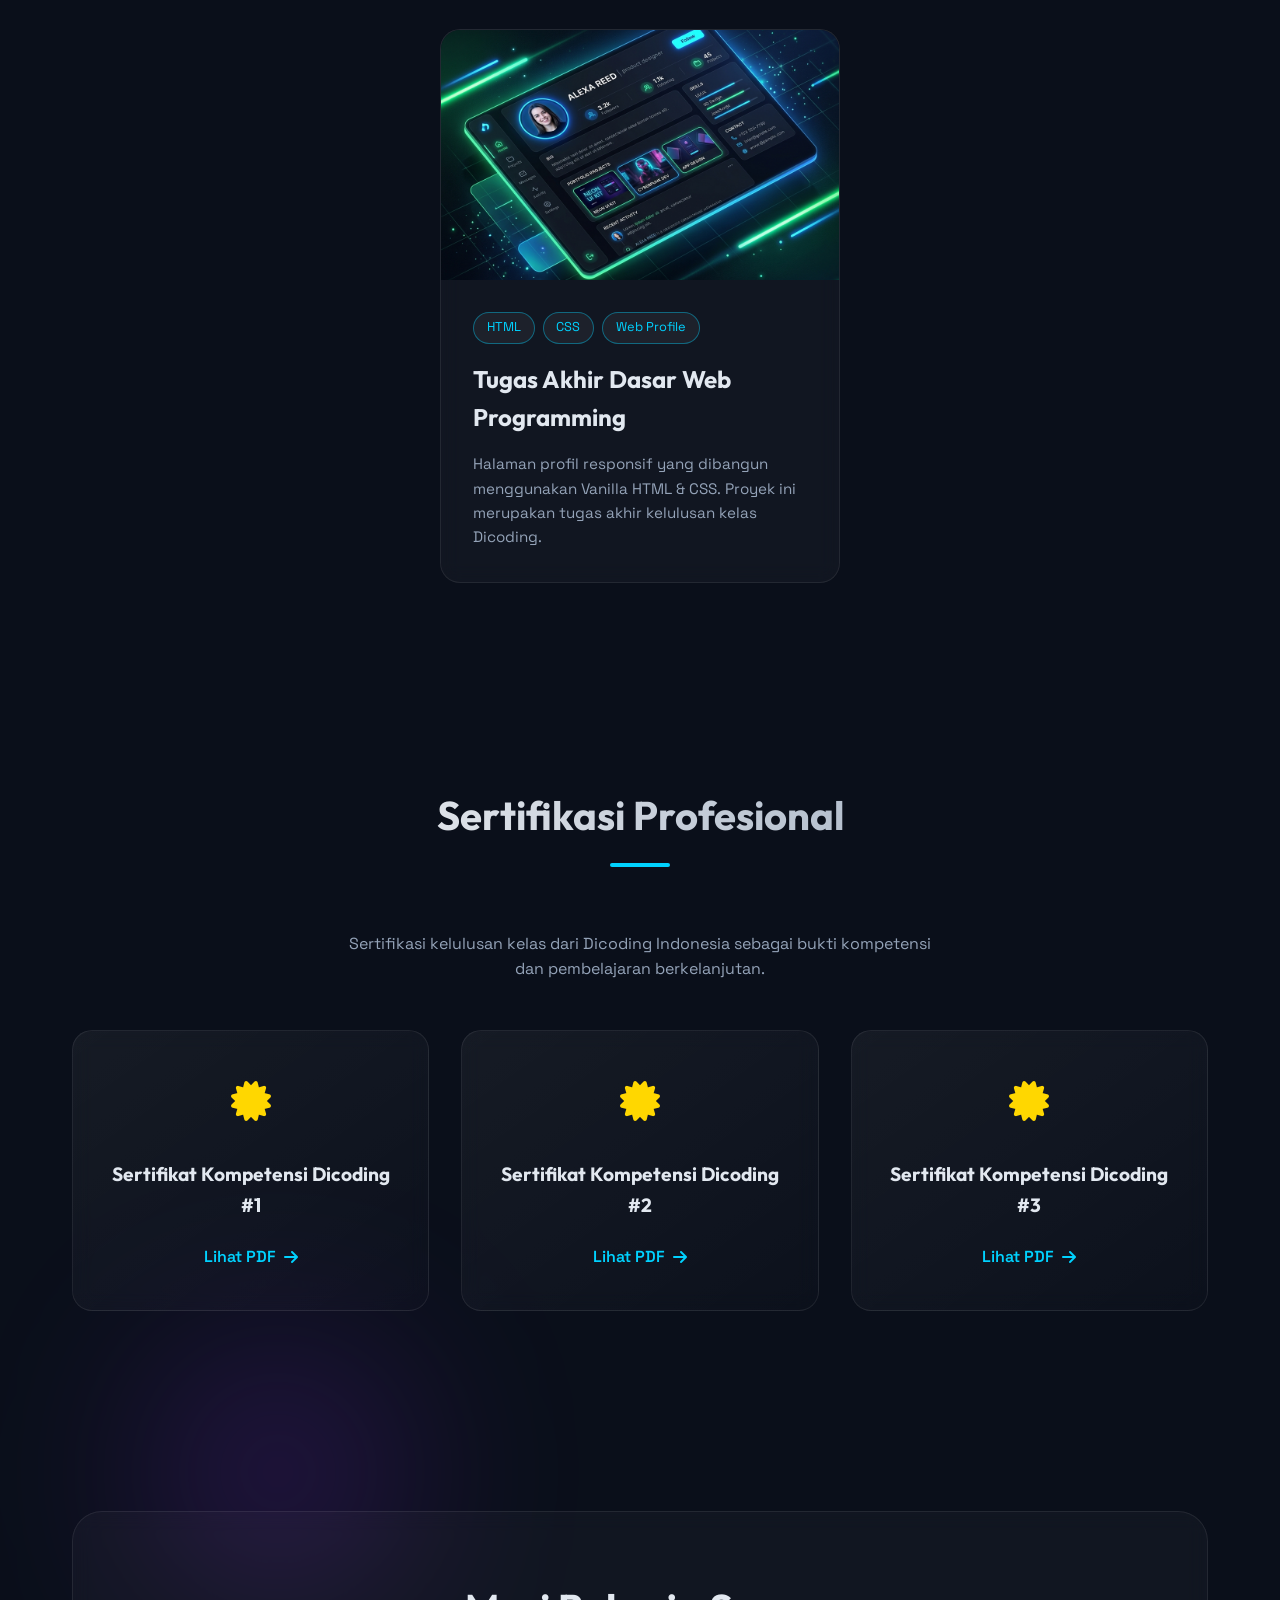
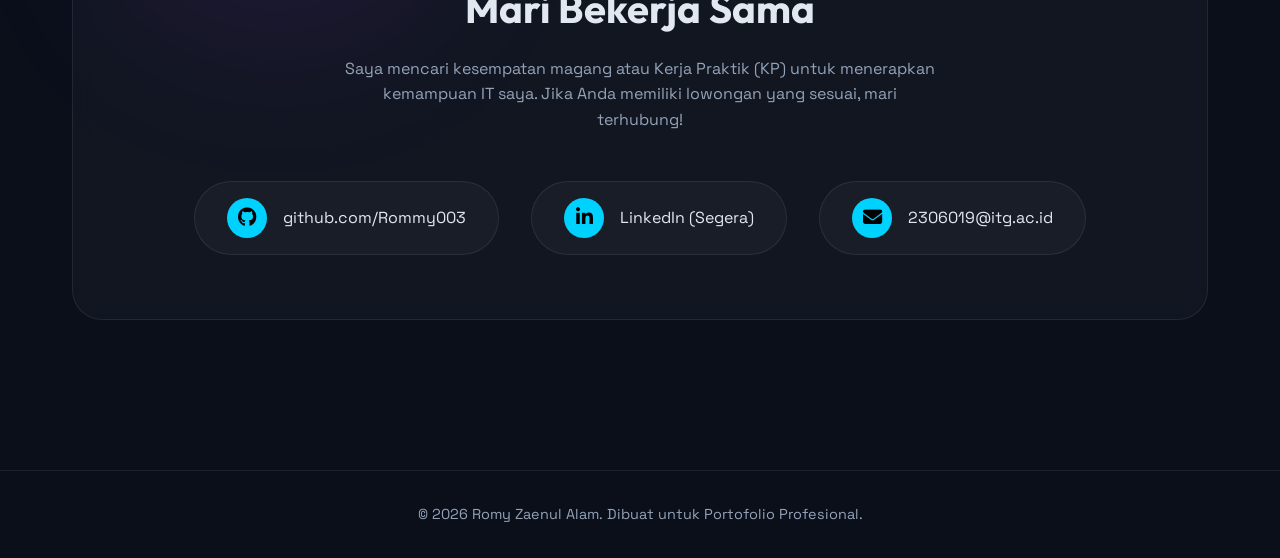
==== commit cad99b57: "Rename PDF to bypass github pages cache" ====
--- a/index.html
+++ b/index.html
@@ -47,7 +47,7 @@
                 <p class="subtitle">Mahasiswa Teknik Informatika (Konsentrasi Rekayasa Perangkat Lunak) di Institut Teknologi Garut yang bersemangat membangun solusi digital modern dan efisien.</p>
                 <div class="hero-cta">
                     <a href="#projects" class="btn primary-btn">Lihat Karya Saya</a>
-                    <a href="CV_Romy_Zaenul_Alam.pdf" target="_blank" class="btn secondary-btn"><i class="fas fa-file-pdf"></i> Download CV</a>
+                    <a href="CV_Romy_Zaenul_Alam_v2.pdf" target="_blank" class="btn secondary-btn"><i class="fas fa-file-pdf"></i> Download CV</a>
                 </div>
             </div>
             <div class="hero-image" data-reveal="right">
@@ -191,7 +191,7 @@
                 <div class="project-image">
                     <img src="assets/images/web_project_mockup.png" alt="Proyek Web Dasar">
                     <div class="project-overlay">
-                        <a href="../tugas-akhir-dicoding/index.html" target="_blank" class="project-link"><i class="fas fa-external-link-alt"></i> Lihat Web</a>
+                        <a href="tugas-akhir-dicoding/index.html" target="_blank" class="project-link"><i class="fas fa-external-link-alt"></i> Lihat Web</a>
                     </div>
                 </div>
                 <div class="project-info">
@@ -218,17 +218,17 @@
             <div class="cert-card" data-reveal="bottom">
                 <div class="cert-icon"><i class="fas fa-certificate"></i></div>
                 <h3>Sertifikat Kompetensi Dicoding #1</h3>
-                <a href="../sertifikat_course_123_5127269_040226213321.pdf" target="_blank" class="view-cert">Lihat PDF <i class="fas fa-arrow-right"></i></a>
+                <a href="assets/certificates/sertifikat_course_123_5127269_040226213321.pdf" target="_blank" class="view-cert">Lihat PDF <i class="fas fa-arrow-right"></i></a>
             </div>
             <div class="cert-card" data-reveal="bottom" style="transition-delay: 0.1s;">
                 <div class="cert-icon"><i class="fas fa-certificate"></i></div>
                 <h3>Sertifikat Kompetensi Dicoding #2</h3>
-                <a href="../sertifikat_course_256_5127269_120226213925.pdf" target="_blank" class="view-cert">Lihat PDF <i class="fas fa-arrow-right"></i></a>
+                <a href="assets/certificates/sertifikat_course_256_5127269_120226213925.pdf" target="_blank" class="view-cert">Lihat PDF <i class="fas fa-arrow-right"></i></a>
             </div>
             <div class="cert-card" data-reveal="bottom" style="transition-delay: 0.2s;">
                 <div class="cert-icon"><i class="fas fa-certificate"></i></div>
                 <h3>Sertifikat Kompetensi Dicoding #3</h3>
-                <a href="../sertifikat_course_653_5127269_241125195050.pdf" target="_blank" class="view-cert">Lihat PDF <i class="fas fa-arrow-right"></i></a>
+                <a href="assets/certificates/sertifikat_course_653_5127269_241125195050.pdf" target="_blank" class="view-cert">Lihat PDF <i class="fas fa-arrow-right"></i></a>
             </div>
         </div>
     </section>
